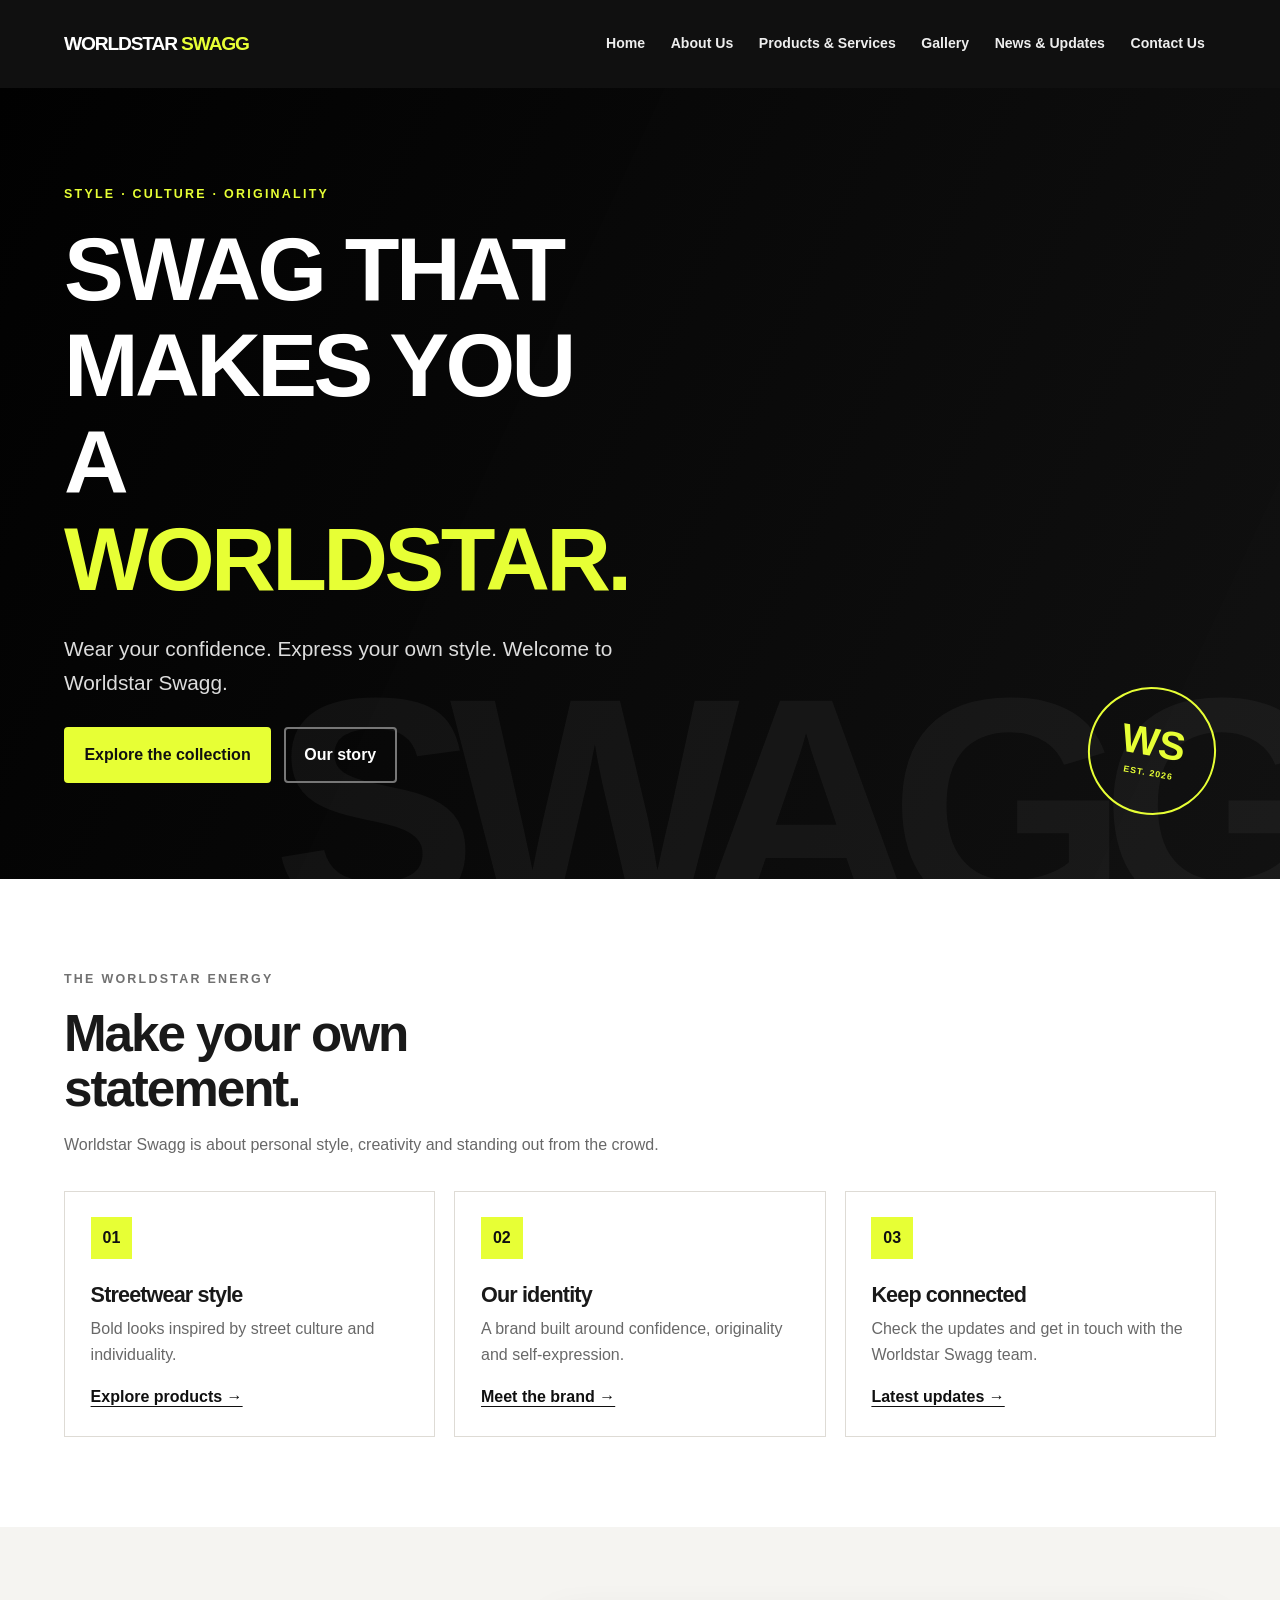
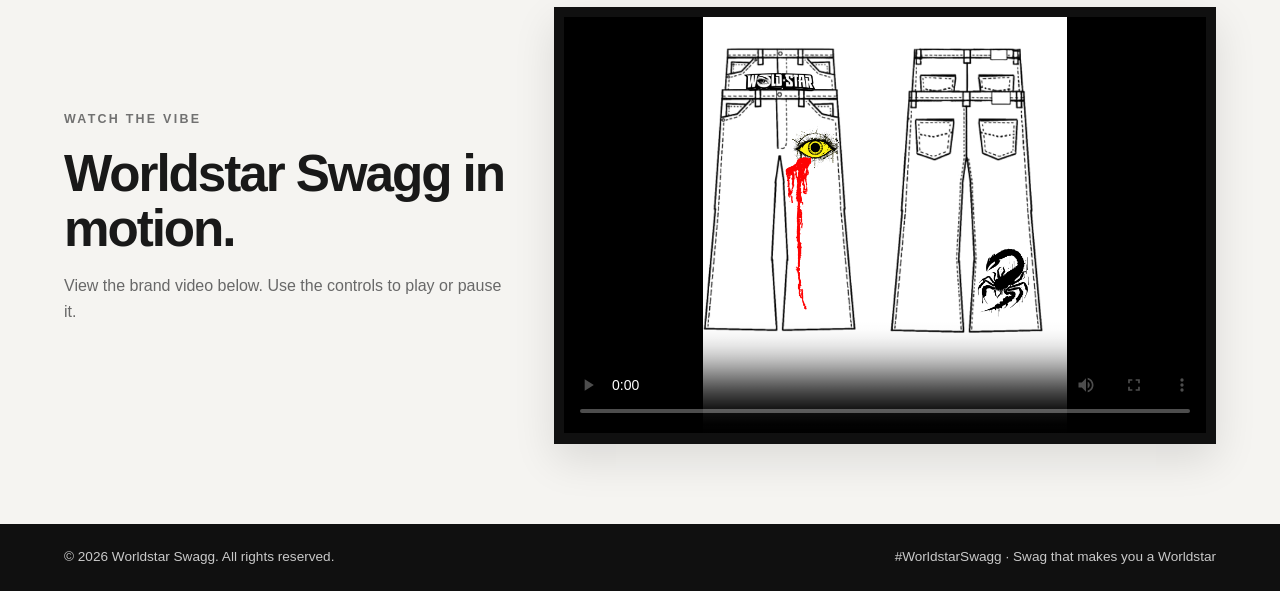
==== index.html @ d36a6d1b "Add files via upload Complete part 2 CSS styling and responsive design" ====
<!doctype html>
<html lang="en">
<head>
  <meta charset="utf-8">
  <meta name="viewport" content="width=device-width, initial-scale=1">
  <meta name="description" content="Welcome to Worldstar Swagg, a streetwear brand concept focused on style, culture and originality.">
  <title>Home | Worldstar Swagg</title>
  <link rel="stylesheet" href="css/style.css">
</head>
<body>
  <a class="skip-link" href="#main">Skip to content</a>
  <header class="site-header">
    <div class="container header-inner">
      <a class="brand" href="index.html" aria-label="Worldstar Swagg home">WORLDSTAR <span>SWAGG</span></a>
      <button class="menu-toggle" type="button" aria-expanded="false" aria-controls="primary-nav" onclick="const n=document.getElementById('primary-nav'); const open=this.getAttribute('aria-expanded')==='true'; this.setAttribute('aria-expanded',String(!open)); n.classList.toggle('is-open',!open);">Menu ☰</button>
      <nav id="primary-nav" class="nav" aria-label="Main navigation">
        <a href="index.html">Home</a><a href="about-us.html">About Us</a><a href="products.html">Products &amp; Services</a><a href="gallery.html">Gallery</a><a href="news.html">News &amp; Updates</a><a href="contact.html">Contact Us</a>
      </nav>
    </div>
  </header>
  <main id="main">
    <section class="hero">
      <div class="container hero-content">
        <p class="eyebrow">Style · Culture · Originality</p>
        <h1>SWAG THAT MAKES YOU A <span>WORLDSTAR.</span></h1>
        <p class="hero-text">Wear your confidence. Express your own style. Welcome to Worldstar Swagg.</p>
        <div class="button-row"><a class="button" href="products.html">Explore the collection</a><a class="button button-outline" href="about-us.html">Our story</a></div>
      </div>
      <div class="hero-stamp" aria-hidden="true">WS<br><small>EST. 2026</small></div>
    </section>
    <section class="container section">
      <div class="section-title"><p class="eyebrow">The Worldstar energy</p><h2>Make your own statement.</h2><p>Worldstar Swagg is about personal style, creativity and standing out from the crowd.</p></div>
      <div class="feature-grid">
        <article class="feature-card"><div class="feature-number">01</div><h3>Streetwear style</h3><p>Bold looks inspired by street culture and individuality.</p><a class="text-link" href="products.html">Explore products →</a></article>
        <article class="feature-card"><div class="feature-number">02</div><h3>Our identity</h3><p>A brand built around confidence, originality and self-expression.</p><a class="text-link" href="about-us.html">Meet the brand →</a></article>
        <article class="feature-card"><div class="feature-number">03</div><h3>Keep connected</h3><p>Check the updates and get in touch with the Worldstar Swagg team.</p><a class="text-link" href="news.html">Latest updates →</a></article>
      </div>
    </section>
    <section class="video-section"><div class="container video-layout"><div><p class="eyebrow">Watch the vibe</p><h2>Worldstar Swagg in motion.</h2><p>View the brand video below. Use the controls to play or pause it.</p></div><div class="video-frame"><video controls preload="metadata" poster="images/First mockup - T-Shirt.png"><source src="images/Download (1).mp4" type="video/mp4">Your browser does not support embedded video.</video></div></div></section>
  </main>
  <footer class="site-footer">
    <div class="container footer-inner">
      <p>&copy; 2026 Worldstar Swagg. All rights reserved.</p>
      <p class="footer-tag">#WorldstarSwagg · Swag that makes you a Worldstar</p>
    </div>
  </footer>
  <script src="js/site.js"></script>
</body>
</html>
---- css/style.css ----
/* Worldstar Swagg — Part 2 external stylesheet */
/* Reset and shared design tokens */
*, *::before, *::after { box-sizing: border-box; }
html { scroll-behavior: smooth; }
body, h1, h2, h3, p, figure { margin: 0; }
img, video { display: block; max-width: 100%; }
img { height: auto; }
button, input, textarea { font: inherit; }
:root {
  --black: #101010;
  --ink: #191919;
  --muted: #686868;
  --white: #fff;
  --paper: #f5f4f1;
  --line: #dedbd5;
  --accent: #e7ff35;
  --radius: 1rem;
  --content: 72rem;
  --shadow: 0 16px 40px rgba(0,0,0,.11);
}
body { font-family: Arial, Helvetica, sans-serif; color: var(--ink); background: var(--white); font-size: 1rem; line-height: 1.65; }
h1, h2, h3 { line-height: 1.08; letter-spacing: -.04em; }
h1 { font-size: clamp(2.6rem, 7vw, 6.5rem); font-weight: 900; }
h2 { font-size: clamp(2rem, 4vw, 3.4rem); margin-bottom: 1rem; font-weight: 900; }
h3 { font-size: 1.35rem; margin-bottom: .6rem; }
p { color: var(--muted); margin-bottom: 1rem; }
a { color: inherit; }
a:focus-visible, button:focus-visible, input:focus-visible, textarea:focus-visible { outline: 3px solid #738000; outline-offset: 4px; }
.container { width: min(100% - 3rem, var(--content)); margin-inline: auto; }
.skip-link { position: absolute; top: -6rem; left: 1rem; z-index: 20; background: var(--accent); color: var(--black); padding: .75rem 1rem; font-weight: 800; }
.skip-link:focus { top: 1rem; }
.site-header { background: var(--black); color: var(--white); position: relative; z-index: 10; }
.header-inner { min-height: 5.5rem; display: flex; align-items: center; justify-content: space-between; gap: 2rem; }
.brand { color: var(--white); text-decoration: none; font-size: 1.2rem; line-height: 1; font-weight: 900; letter-spacing: -.06em; white-space: nowrap; }
.brand span { color: var(--accent); }
.nav { display: flex; align-items: center; gap: .2rem; }
.nav a { text-decoration: none; color: #eee; font-size: .88rem; font-weight: 700; padding: .65rem .7rem; border-radius: .25rem; transition: color .2s ease, background .2s ease; }
.nav a:hover, .nav a:focus-visible { color: var(--accent); background: #282828; }
.menu-toggle { display: none; color: var(--white); background: transparent; border: 1px solid #666; border-radius: .35rem; padding: .45rem .7rem; cursor: pointer; }
.hero { min-height: 36rem; position: relative; display: flex; align-items: center; overflow: hidden; color: var(--white); background: linear-gradient(115deg, rgba(0,0,0,.96), rgba(17,17,17,.84)), #111; }
.hero::after { content: "SWAGG"; position: absolute; right: -2rem; bottom: -5rem; font-size: clamp(8rem, 24vw, 23rem); line-height: 1; font-weight: 900; letter-spacing: -.09em; color: rgba(255,255,255,.045); pointer-events: none; }
.hero-content { padding-block: 6rem; position: relative; z-index: 1; }
.eyebrow { color: #717171; font-size: .78rem; font-weight: 900; letter-spacing: .18em; text-transform: uppercase; margin-bottom: 1rem; }
.hero .eyebrow, .dark-band .eyebrow { color: var(--accent); }
.hero h1 { max-width: 11ch; }
.hero h1 span { color: var(--accent); }
.hero-text { color: #ddd; font-size: clamp(1.05rem, 2vw, 1.3rem); max-width: 36rem; margin-top: 1.5rem; }
.button-row { display: flex; flex-wrap: wrap; gap: .8rem; margin-top: 1.7rem; }
.button { display: inline-flex; align-items: center; justify-content: center; border: 2px solid var(--accent); border-radius: .25rem; background: var(--accent); color: var(--black); padding: .8rem 1.15rem; text-decoration: none; font-weight: 900; cursor: pointer; transition: transform .2s ease, background .2s ease, color .2s ease; }
.button:hover { background: #f2ff91; border-color: #f2ff91; color: var(--black); transform: translateY(-2px); }
.button:active { transform: translateY(0); }
.button-outline { background: transparent; color: var(--white); border-color: #777; }
.button-outline:hover { background: var(--white); border-color: var(--white); color: var(--black); }
.hero-stamp { position: absolute; right: max(3rem, calc((100vw - var(--content))/2)); bottom: 4rem; z-index: 1; width: 8rem; height: 8rem; border: 2px solid var(--accent); border-radius: 50%; display: grid; place-content: center; text-align: center; color: var(--accent); font-size: 2.5rem; font-weight: 900; line-height: .9; transform: rotate(10deg); }
.hero-stamp small { font-size: .55rem; letter-spacing: .12em; margin-top: .6rem; }
.section { padding-block: clamp(3.5rem, 7vw, 6rem); }
.section-title { max-width: 44rem; margin-bottom: 2rem; }
.section-title h2 { max-width: 15ch; }
.feature-grid { display: grid; grid-template-columns: repeat(3, minmax(0, 1fr)); gap: 1.2rem; }
.feature-card { border: 1px solid var(--line); padding: 1.6rem; min-height: 15rem; transition: transform .2s ease, box-shadow .2s ease; }
.feature-card:hover { transform: translateY(-4px); box-shadow: var(--shadow); }
.feature-number { display: grid; place-items: center; width: 2.6rem; height: 2.6rem; background: var(--accent); color: var(--black); font-weight: 900; margin-bottom: 1.5rem; }
.feature-card p { min-height: 3.2rem; }
.text-link { color: var(--black); font-weight: 900; text-underline-offset: .25em; }
.text-link:hover { color: #596500; }
.video-section { background: var(--paper); padding-block: clamp(3rem, 7vw, 5rem); }
.video-layout { display: grid; grid-template-columns: .8fr 1.2fr; gap: 3rem; align-items: center; }
.video-frame { padding: .65rem; background: var(--black); box-shadow: var(--shadow); }
.video-frame video { width: 100%; max-height: 26rem; background: #000; }
.page-banner { background: var(--black); color: var(--white); padding-block: clamp(3rem, 8vw, 6rem); }
.page-banner h1 { font-size: clamp(2.7rem, 7vw, 5.5rem); max-width: 13ch; margin-bottom: 1rem; }
.page-banner p:not(.eyebrow) { color: #d4d4d4; font-size: 1.1rem; max-width: 42rem; }
.two-col { display: grid; grid-template-columns: 1fr 1fr; gap: 3rem; align-items: center; }
.two-col p { max-width: 42rem; }
.image-panel { padding: 1rem; background: var(--paper); }
.image-panel img { width: 100%; max-height: 30rem; object-fit: contain; }
.dark-band { background: #191919; color: var(--white); padding-block: 4rem; }
.dark-band h2 { max-width: 18ch; }
.dark-band p:not(.eyebrow) { color: #ccc; max-width: 44rem; }
.product-grid { display: grid; grid-template-columns: repeat(3, minmax(0, 1fr)); gap: 1.3rem; }
.product-card { border: 1px solid var(--line); background: var(--white); }
.product-card > img { width: 100%; height: 19rem; object-fit: contain; padding: 1rem; background: var(--paper); }
.product-info { padding: 1.25rem; }
.product-info p:last-child { margin-bottom: 0; }
.product-label { color: #656565; text-transform: uppercase; font-size: .72rem; font-weight: 900; letter-spacing: .12em; }
.notice { margin-top: 2rem; padding: 1rem 1.2rem; background: var(--paper); border-left: 4px solid var(--accent); }
.gallery-grid { display: grid; grid-template-columns: repeat(2, minmax(0, 1fr)); gap: 1.25rem; }
.gallery-item { padding: .75rem; background: var(--paper); }
.gallery-item img { width: 100%; height: 22rem; object-fit: contain; }
.gallery-item figcaption { padding: .8rem .25rem .2rem; color: var(--muted); font-weight: 800; }
.gallery-large { grid-row: span 2; }
.gallery-large img { height: 46rem; }
.news-grid { display: grid; grid-template-columns: repeat(2, minmax(0, 1fr)); gap: 1.25rem; }
.news-card { border: 1px solid var(--line); padding: clamp(1.4rem, 3vw, 2.3rem); }
.news-card h2 { font-size: clamp(1.6rem, 3vw, 2.2rem); }
.news-note { font-size: .85rem; font-weight: 800; border-top: 1px solid var(--line); padding-top: 1rem; margin-top: 1.5rem; }
.contact-layout { display: grid; grid-template-columns: .8fr 1.2fr; gap: 3rem; align-items: start; }
.contact-detail { display: grid; gap: .2rem; padding-block: 1rem; border-bottom: 1px solid var(--line); }
.contact-detail span { color: var(--muted); font-size: .8rem; text-transform: uppercase; letter-spacing: .1em; font-weight: 900; }
.contact-detail a { font-weight: 800; }
.contact-form { border: 1px solid var(--line); padding: clamp(1.2rem, 3vw, 2rem); box-shadow: var(--shadow); }
.form-field { display: grid; gap: .4rem; margin-bottom: 1.1rem; }
.form-field label { font-weight: 800; }
.form-field input, .form-field textarea { width: 100%; border: 1px solid #aaa; padding: .8rem; border-radius: .2rem; color: var(--ink); background: white; }
.form-field input:focus, .form-field textarea:focus { outline: 3px solid #eaf5a4; border-color: #687700; }
.form-message { margin-top: 1rem; padding: .8rem; background: #f1f6d8; color: #333; }
.site-footer { background: var(--black); color: var(--white); padding-block: 1.4rem; }
.footer-inner { display: flex; justify-content: space-between; align-items: center; gap: 1rem; }
.footer-inner p { color: #c9c9c9; margin: 0; font-size: .85rem; }
.footer-tag { text-align: right; }

/* Tablet: simplify multi-column layouts */
@media (max-width: 900px) {
  .header-inner { gap: 1rem; }
  .nav { gap: 0; }
  .nav a { padding: .55rem .45rem; font-size: .8rem; }
  .hero-stamp { width: 6rem; height: 6rem; font-size: 1.9rem; right: 2rem; bottom: 2rem; }
  .feature-grid, .product-grid { grid-template-columns: repeat(2, minmax(0, 1fr)); }
  .video-layout, .two-col, .contact-layout { grid-template-columns: 1fr 1fr; gap: 1.5rem; }
  .product-card:last-child { grid-column: 1 / -1; }
  .product-card:last-child > img { height: 16rem; }
}
/* Mobile: stack content and collapse navigation */
@media (max-width: 640px) {
  .container { width: min(100% - 1.5rem, var(--content)); }
  .header-inner { min-height: auto; padding-block: 1rem; flex-wrap: wrap; }
  .menu-toggle { display: inline-block; margin-left: auto; }
  .nav { display: none; width: 100%; align-items: stretch; flex-direction: column; padding-top: .5rem; }
  .nav.is-open { display: flex; }
  .nav a { width: 100%; font-size: .95rem; padding: .7rem; }
  .hero { min-height: 0; }
  .hero-content { padding-block: 4.5rem; }
  .hero h1 { font-size: clamp(2.5rem, 13vw, 4.2rem); }
  .hero-stamp { display: none; }
  .feature-grid, .product-grid, .gallery-grid, .news-grid, .video-layout, .two-col, .contact-layout { grid-template-columns: 1fr; }
  .feature-card { min-height: 0; }
  .feature-card p { min-height: 0; }
  .product-card:last-child { grid-column: auto; }
  .gallery-large { grid-row: auto; }
  .gallery-item img, .gallery-large img { height: auto; max-height: 30rem; }
  .video-layout { gap: 1.5rem; }
  .footer-inner { align-items: flex-start; flex-direction: column; }
  .footer-tag { text-align: left; }
}
@media (prefers-reduced-motion: reduce) {
  html { scroll-behavior: auto; }
  *, *::before, *::after { transition-duration: .01ms !important; animation-duration: .01ms !important; animation-iteration-count: 1 !important; }
}
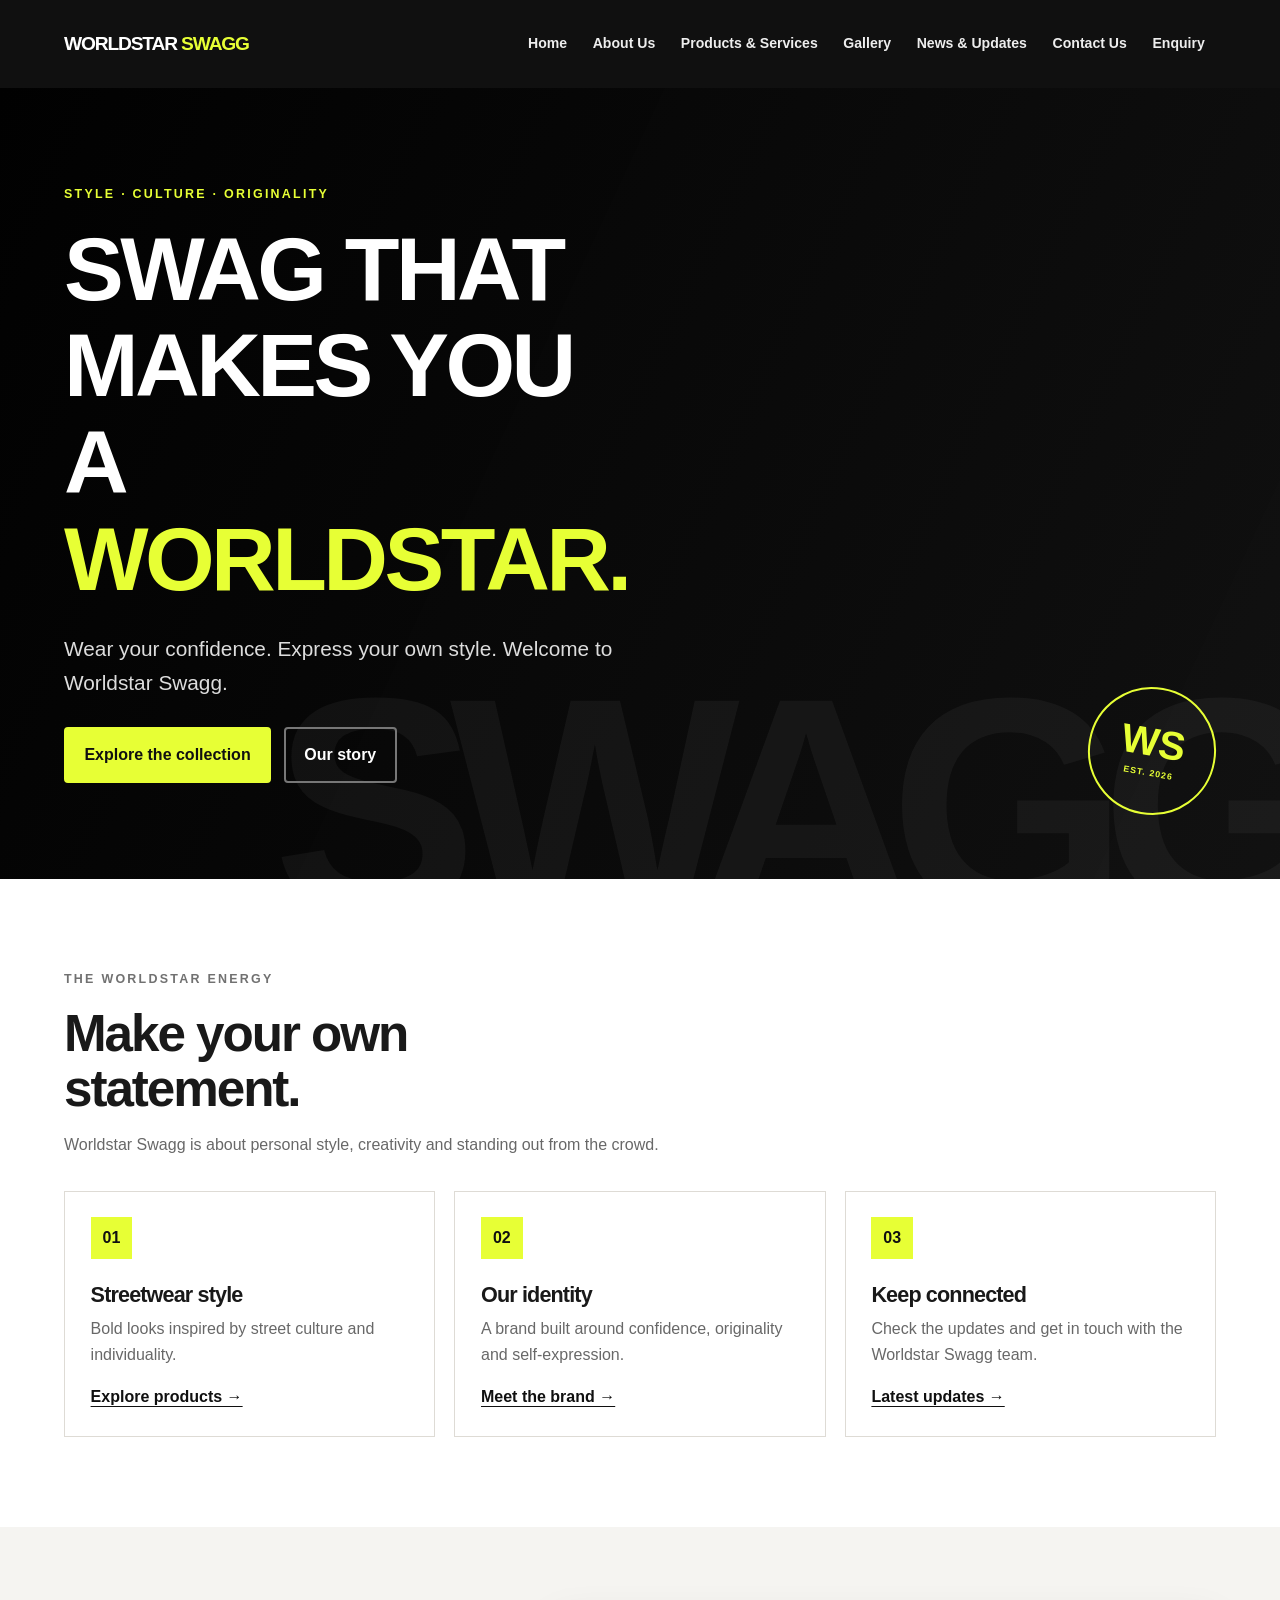
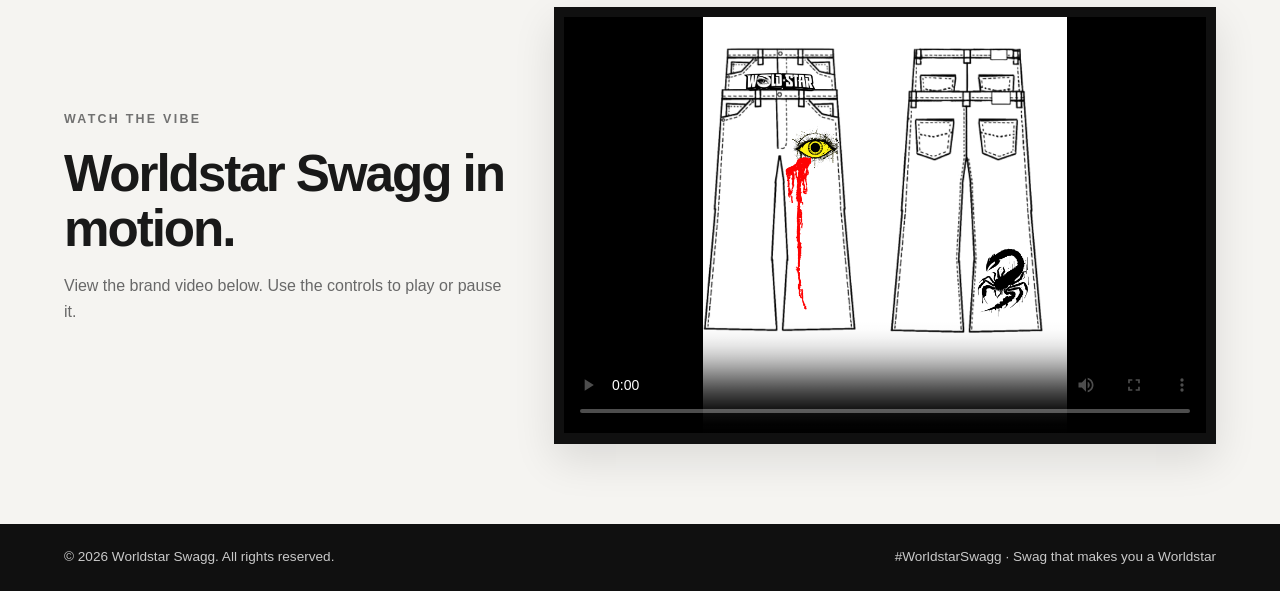
==== commit b91948aa: "Add files via upload Completed Part 3 - JavaScript functionality and SEO" ====
--- a/index.html
+++ b/index.html
@@ -3,8 +3,11 @@
 <head>
   <meta charset="utf-8">
   <meta name="viewport" content="width=device-width, initial-scale=1">
-  <meta name="description" content="Welcome to Worldstar Swagg, a streetwear brand concept focused on style, culture and originality.">
-  <title>Home | Worldstar Swagg</title>
+  <meta name="robots" content="index, follow">
+  <meta name="theme-color" content="#0b0b0b">
+  <link rel="canonical" href="https://YOUR-GITHUB-USERNAME.github.io/Worldstar-Swagg/index.html">
+  <meta name="description" content="Discover Worldstar Swagg, a streetwear brand concept featuring bold clothing mock-ups, graphic designs and creative style.">
+  <title>Worldstar Swagg | Streetwear Brand & Clothing Concepts</title>
   <link rel="stylesheet" href="css/style.css">
 </head>
 <body>
@@ -12,9 +15,9 @@
   <header class="site-header">
     <div class="container header-inner">
       <a class="brand" href="index.html" aria-label="Worldstar Swagg home">WORLDSTAR <span>SWAGG</span></a>
-      <button class="menu-toggle" type="button" aria-expanded="false" aria-controls="primary-nav" onclick="const n=document.getElementById('primary-nav'); const open=this.getAttribute('aria-expanded')==='true'; this.setAttribute('aria-expanded',String(!open)); n.classList.toggle('is-open',!open);">Menu ☰</button>
+      <button class="menu-toggle" type="button" aria-expanded="false" aria-controls="primary-nav">Menu ☰</button>
       <nav id="primary-nav" class="nav" aria-label="Main navigation">
-        <a href="index.html">Home</a><a href="about-us.html">About Us</a><a href="products.html">Products &amp; Services</a><a href="gallery.html">Gallery</a><a href="news.html">News &amp; Updates</a><a href="contact.html">Contact Us</a>
+        <a href="index.html">Home</a><a href="about-us.html">About Us</a><a href="products.html">Products &amp; Services</a><a href="gallery.html">Gallery</a><a href="news.html">News &amp; Updates</a><a href="contact.html">Contact Us</a><a href="enquiry.html">Enquiry</a>
       </nav>
     </div>
   </header>
@@ -44,6 +47,6 @@
       <p class="footer-tag">#WorldstarSwagg · Swag that makes you a Worldstar</p>
     </div>
   </footer>
-  <script src="js/site.js"></script>
+  <script src="js/site.js" defer></script>
 </body>
 </html>
--- a/css/style.css
+++ b/css/style.css
@@ -146,3 +146,6 @@
   html { scroll-behavior: auto; }
   *, *::before, *::after { transition-duration: .01ms !important; animation-duration: .01ms !important; animation-iteration-count: 1 !important; }
 }
+
+/* Part 3 functionality */
+.product-tools{display:grid;grid-template-columns:1fr 1fr;gap:.65rem 1rem;max-width:680px;margin:0 0 1.5rem}.product-tools label{font-weight:700;align-self:end}.product-tools input,.product-tools select,.contact-form input,.contact-form select,.contact-form textarea{width:100%;padding:.8rem;border:1px solid #777;border-radius:6px;background:#171717;color:#fff;font:inherit}.product-tools #search-status{grid-column:1/-1;margin:0}.product-card[hidden]{display:none!important}.faq-section{max-width:850px;margin:3rem auto 0}.faq-item{border-bottom:1px solid #555}.faq-question{width:100%;padding:1rem 0;text-align:left;background:transparent;color:inherit;border:0;font:inherit;font-weight:700;cursor:pointer}.faq-question:after{content:"+";float:right;color:#c8ff00}.faq-question[aria-expanded="true"]:after{content:"−"}.faq-answer{padding:0 0 1rem}.gallery-open{display:block;width:100%;padding:0;border:0;background:transparent;cursor:zoom-in}.gallery-open img{display:block;width:100%;height:auto}.lightbox{width:min(92vw,900px);max-width:92vw;padding:1rem;border:1px solid #777;border-radius:12px;background:#111;color:#fff}.lightbox::backdrop{background:rgba(0,0,0,.88)}.lightbox img{display:block;max-width:100%;max-height:75vh;margin:auto;object-fit:contain}.lightbox-close{display:block;margin-left:auto;border:0;background:transparent;color:#fff;font-size:2rem;cursor:pointer}.lightbox-caption{text-align:center}.form-message{margin-top:.8rem;padding:.8rem;border-left:3px solid #c8ff00;background:#202020}.contact-form button:disabled{opacity:.6;cursor:wait}.brand-map{width:100%;height:360px;border:1px solid #555;border-radius:10px;z-index:0}.map-credit{font-size:.85rem}@media(max-width:640px){.product-tools{grid-template-columns:1fr}.product-tools #search-status{grid-column:auto}.brand-map{height:300px}}
